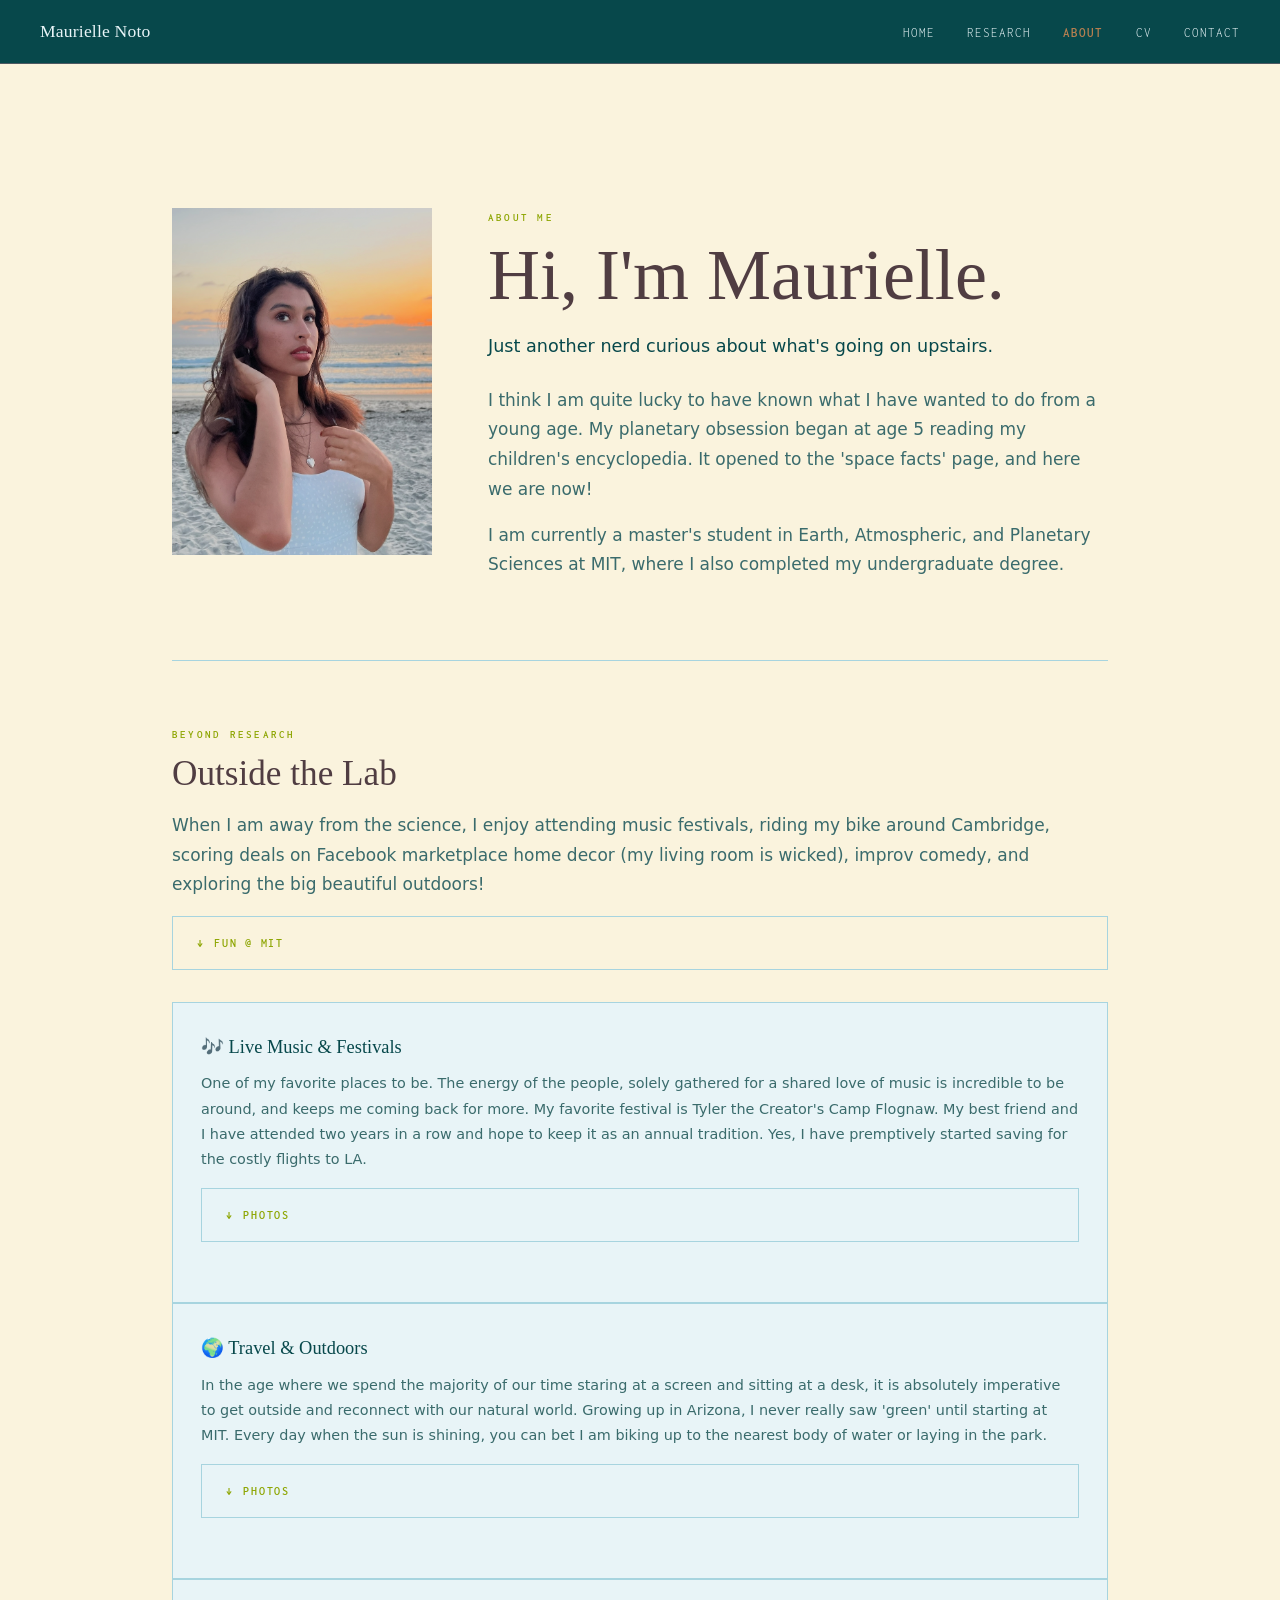
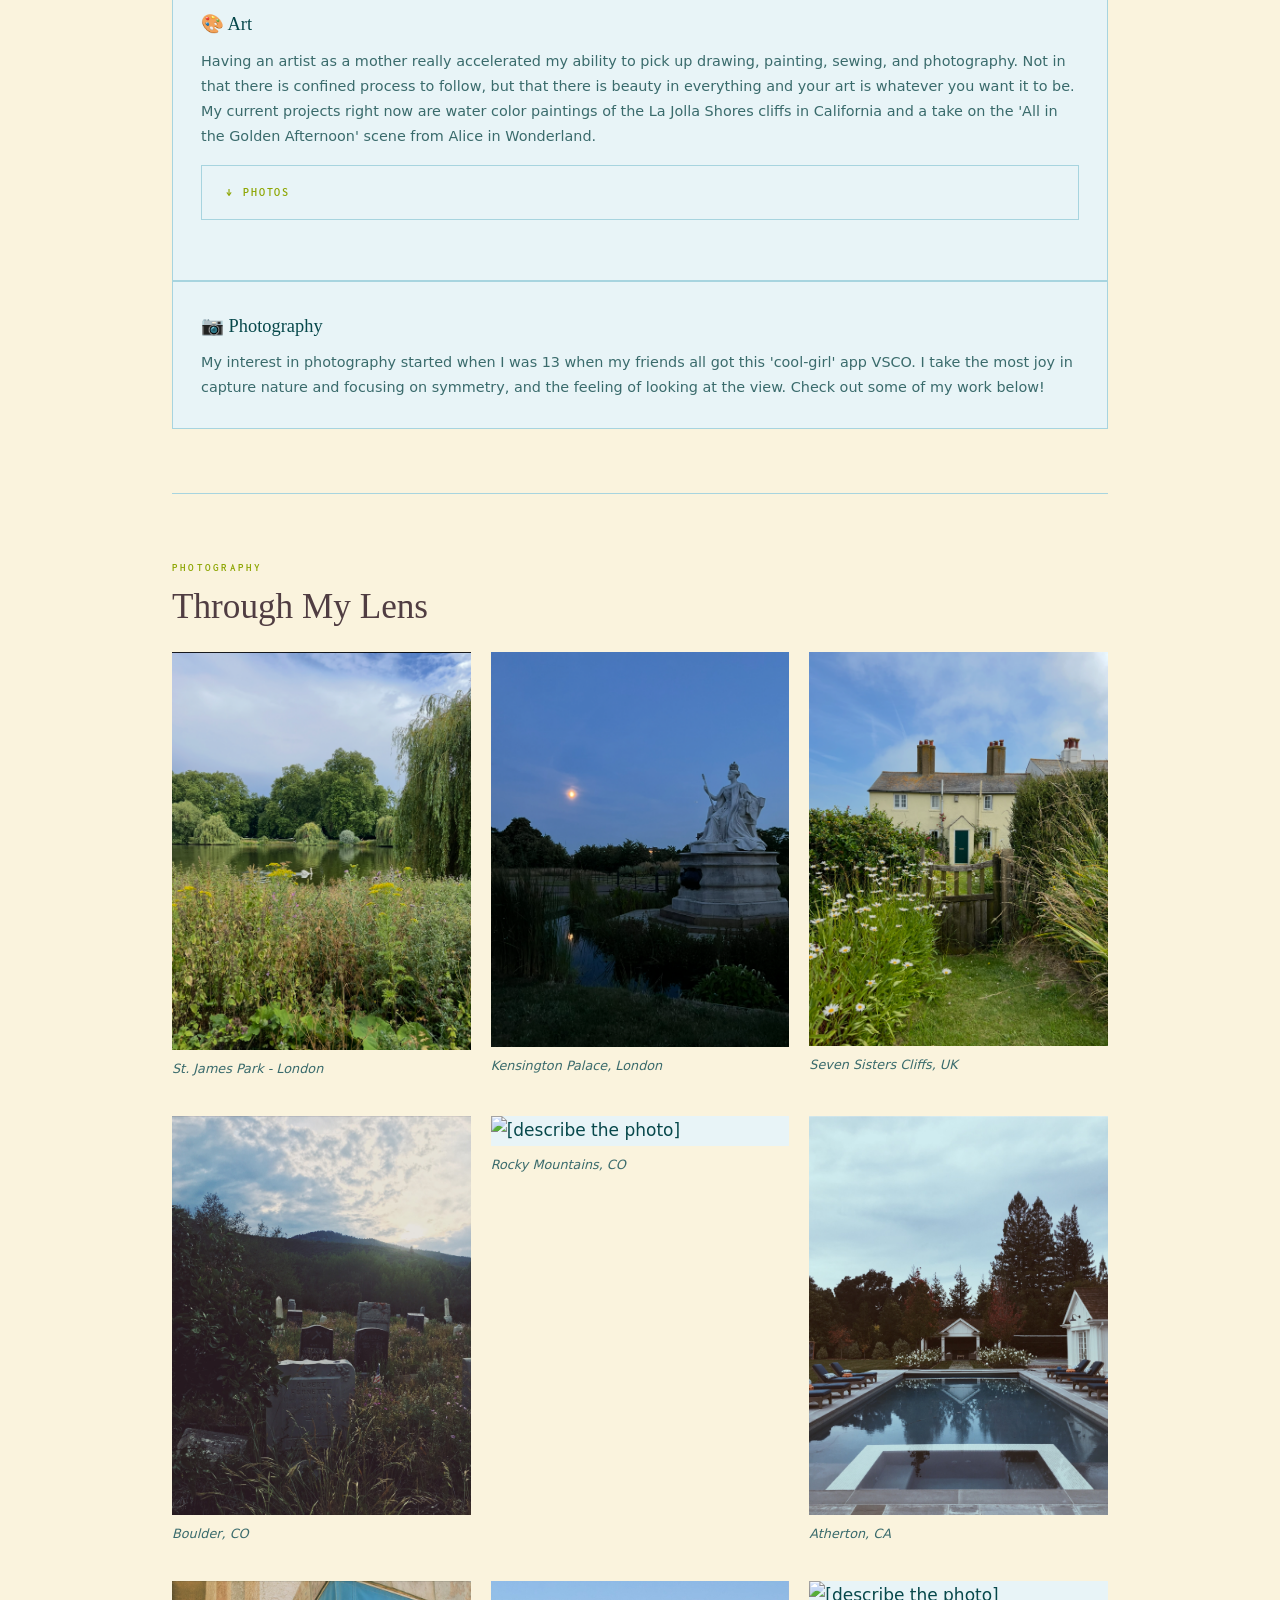
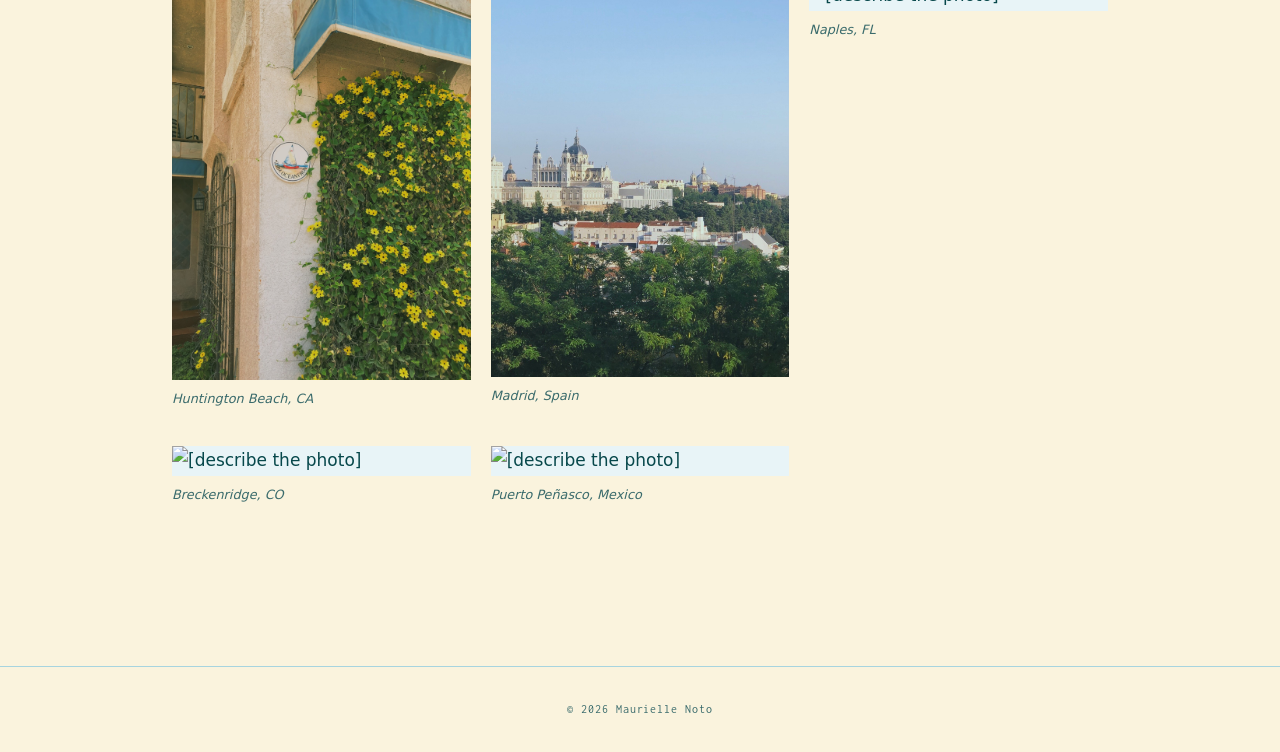
==== about.html @ 547100c0 "Initial commit" ====
<!DOCTYPE html>
<html lang="en">
<head>
  <meta charset="UTF-8" />
  <meta name="viewport" content="width=device-width, initial-scale=1.0"/>
  <title>About · Maurielle Noto</title>
  <link href="https://fonts.googleapis.com/css2?family=Cormorant+Garamond:ital,wght@0,300;0,400;1,300;1,400&family=Inconsolata:wght@200;300;600&display=swap" rel="stylesheet"/>
  <link rel="stylesheet" href="style.css" />

  <style>
    /* ============================================
       ABOUT PAGE — extra styles just for this page
       ============================================

       General styles live in style.css.
       Anything that's only needed on THIS page
       goes here so you can find it easily.
       ============================================ */

    /* Photo + text side by side at the top */
    .about-hero {
      display: grid;
      grid-template-columns: 260px 1fr;
      gap: 3.5rem;
      align-items: start;
    }

    .headshot {
      width: 100%;
      aspect-ratio: 3/4;
      object-fit: cover;
      background: var(--color-surface);  /* placeholder color while image loads */
    }

    /* Interest blocks */
    .interests-grid {
      display: grid;
      grid-template-columns: 1fr 1fr;
      gap: 1.5rem;
      margin-top: 1.5rem;
    }

    .interest-block {
      padding: 1.75rem;
      background: var(--color-surface);
      border: 1px solid var(--color-border);
    }

    .interest-block h3 {
      margin-bottom: 0.5rem;
    }

    .interest-block p {
      font-size: 0.9rem;
      margin-bottom: 0;
    }

    /* Photo gallery with captions */
    .gallery {
      display: grid;
      grid-template-columns: repeat(auto-fit, minmax(260px, 1fr));
      gap: 1.25rem;
      margin-top: 1.5rem;
    }

    .gallery-item img {
      width: 100%;
      object-fit: contain;
      background: var(--color-surface);
    }

    .gallery-item .caption {
      margin-top: 0.5rem;
    }

    @media (max-width: 680px) {
      .about-hero {
        grid-template-columns: 1fr;
      }
      .headshot {
        aspect-ratio: 1;
        max-width: 240px;
      }
      .interests-grid {
        grid-template-columns: 1fr;
      }
    }
  </style>
</head>
<body>

  <nav>
    <a href="index.html" class="nav-name">Maurielle Noto</a>
    <ul class="nav-links">
      <li><a href="index.html">Home</a></li>
      <li><a href="research.html">Research</a></li>
      <li><a href="about.html" class="active">About</a></li>
      <li><a href="cv.pdf" target="_blank">CV</a></li>
      <li><a href="contact.html">Contact</a></li>
    </ul>
  </nav>


  <main class="page-wrap">

    <!-- ============================================
         INTRO + HEADSHOT
         ============================================ -->
    <section class="section">

      <div class="about-hero">

        <!--
          YOUR TURN: Replace "your-photo.jpg" with
          the actual filename of your headshot.
          Place the image file in the same folder
          as this HTML file.
        -->
        <img
          class="headshot"
          src="IMG_4FA35BA39446-1.jpeg"
          alt="Maurielle Noto"
        />

        <div>
          <span class="label">About Me</span>
          <h1>Hi, I'm Maurielle.</h1>

          <!--
            YOUR TURN: Write a few paragraphs about yourself.
            This is more personal than the research page —
            who are you as a person, not just as a scientist?
            How did you get into planetary science?
            What do you care about?
          -->
          <p class="lead">
            Just another nerd curious about what's going on upstairs.
          </p>

          <p>
            I think I am quite lucky to have known what I have wanted to do from a young age. My planetary obsession began at age 5
            reading my children's encyclopedia. It opened to the 'space facts' page, and here we are now!
          </p>

          <p>
            I am currently a master's student in Earth, Atmospheric, and Planetary Sciences at MIT, where I also completed my undergraduate degree.
          </p>
        </div>

      </div>

    </section>


    <!-- ============================================
         BEYOND RESEARCH — personal interests
         ============================================ -->
    <section class="section">

      <span class="label">Beyond Research</span>
      <h2>Outside the Lab</h2>

      <p>When I am away from the science, I enjoy attending music festivals, riding my bike around Cambridge, 
        scoring deals on Facebook marketplace home decor (my living room is wicked), improv comedy, and exploring the big beautiful outdoors!</p>
      <details class="figures-dropdown" style="margin-top: 1rem;">
        <summary>Fun @ MIT</summary>
        <div class="photo-row" style="padding: 1.5rem;">
    
          <div class="gallery-item">
            <img src="rkb.jpeg" alt="description" />
            <p class="caption">MIT Improv!</p>
          </div>
    
          <div class="gallery-item">
            <img src="eaps.jpeg" alt="description" />
            <p class="caption">EAPS Holiday Party</p>
          </div>

          <div class="gallery-item">
            <img src="vb.jpeg" alt="description" />
            <p class="caption">Instramural Volleyball</p>
          </div>
    
        </div>
      </details>

      <!--
        YOUR TURN: Fill in each interest block.
        Add or remove blocks as you like —
        just copy/paste the .interest-block div.
      -->

        <div class="interest-block">
          <h3>🎶 Live Music & Festivals</h3>
          <p>
            One of my favorite places to be. The energy of the people, solely gathered for a shared love of music is incredible to be around, and keeps me coming back for more. My favorite festival
            is Tyler the Creator's Camp Flognaw. My best friend and I have attended two years in a row and hope to keep 
            it as an annual tradition. Yes, I have premptively started saving for the costly flights to LA.
          </p>
          <details class="figures-dropdown" style="margin-top: 1rem;">
            <summary>Photos</summary>
            <div class="photo-row" style="padding: 1.5rem;">
        
              <div class="gallery-item">
                <img src="1272601E-E83D-482E-8F05-7536EE8B1D86.JPG" alt="description" />
                <p class="caption">CFG 2024</p>
              </div>
        
              <div class="gallery-item">
                <img src="DSCN3386.JPG" alt="description" />
                <p class="caption">CFG 2025</p>
              </div>
        
            </div>
          </details> 
        </div>

        <div class="interest-block">
          <h3>🌍 Travel & Outdoors</h3>
          <p>
            In the age where we spend the majority of our time staring at a screen and sitting at a desk, it is absolutely imperative
            to get outside and reconnect with our natural world.
            Growing up in Arizona, I never really saw 'green' until starting at MIT. Every day when the sun is shining, you can bet I am
            biking up to the nearest body of water or laying in the park.
          </p>
          <details class="figures-dropdown" style="margin-top: 1rem;">
            <summary>Photos</summary>
            <div class="photo-row" style="padding: 1.5rem;">
        
              <div class="gallery-item">
                <img src="snuba.jpeg" alt="description" />
                <p class="caption">Snuba in Maui</p>
              </div>
        
              <div class="gallery-item">
                <img src="parkpaint.JPG" alt="description" />
                <p class="caption">Painting in the park</p>
              </div>

              <div class="gallery-item">
                <img src="IMG_4834.JPG" alt="description" />
                <p class="caption">Hiking the Seven Sisters Cliffs</p>
              </div>
        
            </div>
          </details>           
        </div>

        <div class="interest-block">
          <h3>🎨 Art</h3>
          <p>
            Having an artist as a mother really accelerated my ability to pick up drawing, painting, sewing, and photography.
            Not in that there is confined process to follow, but that there is beauty in everything and your art is whatever you want it to be.
            My current projects right now are water color paintings of the La Jolla Shores cliffs in California and a take on the 'All in the Golden Afternoon'
            scene from Alice in Wonderland.
          </p>
          <details class="figures-dropdown" style="margin-top: 1rem;">
            <summary>Photos</summary>
            <div class="photo-row" style="padding: 1.5rem;">
        
              <div class="gallery-item">
                <img src="IMG_181197FDAD5F-1.jpeg" alt="description" />
                <p class="caption">La Jolla Shores Cliffs (WIP)</p>
              </div>
        
              <div class="gallery-item">
                <img src="IMG_6E161F9151D0-1.jpeg" alt="description" />
                <p class="caption">Quilted pillow case</p>
              </div>
          </details>         
        </div>

          <div class="interest-block">
            <h3>📷 Photography</h3>
            <p>
              My interest in photography started when I was 13 when my friends all got this 'cool-girl' app VSCO.
              I take the most joy in capture nature and focusing on symmetry, and the feeling of looking at the view. Check out some
              of my work below! 
            </p>
          
              </div>
            </details>             
          </div>

      </div>

    </section>


    <!-- ============================================
         PHOTO GALLERY — your photography
         ============================================ -->
    <section class="section">

      <span class="label">Photography</span>
      <h2>Through My Lens</h2>

      <!--
        YOUR TURN: For each photo you want to show,
        replace "photo-1.jpg" with your actual filename,
        and write a caption describing the photo.

        Add as many .gallery-item divs as you want.
        Remove the ones you don't need.

        Put all your image files in the same folder
        as this HTML file.
      -->
      <div class="gallery">

        <div class="gallery-item">
          <img src="IMG_E6C695F36DC8-1.jpeg" alt="[describe the photo]" />
          <p class="caption">St. James Park - London</p>
        </div>

        <div class="gallery-item">
          <img src="IMG_6652E7E3C283-1.jpeg" alt="[describe the photo]" />
          <p class="caption">Kensington Palace, London</p>
        </div>

        <div class="gallery-item">
          <img src="IMG_2BB3040421C3-1.jpeg" alt="[describe the photo]" />
          <p class="caption">Seven Sisters Cliffs, UK</p>
        </div>

        <div class="gallery-item">
          <img src="IMG_1558.JPG" alt="" />
          <p class="caption">Boulder, CO</p>
        </div>

        <div class="gallery-item">
          <img src="IMG_1561.jpg" alt="[describe the photo]" />
          <p class="caption">Rocky Mountains, CO</p>
        </div>

        <div class="gallery-item">
          <img src="IMG_1557.JPG" alt="[describe the photo]" />
          <p class="caption">Atherton, CA</p>
        </div>
        <div class="gallery-item">
          <img src="IMG_1553 2.JPG" alt="[describe the photo]" />
          <p class="caption">Huntington Beach, CA</p>
        </div>
        <div class="gallery-item">
          <img src="IMG_9423.jpg" alt="[describe the photo]" />
          <p class="caption">Madrid, Spain</p>
        </div>
        <div class="gallery-item">
          <img src="IMG_1555.jpg" alt="[describe the photo]" />
          <p class="caption">Naples, FL</p>
        </div>
        <div class="gallery-item">
          <img src="IMG_1554.jpg" alt="[describe the photo]" />
          <p class="caption">Breckenridge, CO</p>
        </div>
        <div class="gallery-item">
          <img src="IMG_1559.jpg" alt="[describe the photo]" />
          <p class="caption">Puerto Peñasco, Mexico</p>
        </div>

        <!-- Add more by copying the block above -->

      </div>

    </section>

  </main>


  <footer>
    © 2026 Maurielle Noto
  </footer>

</body>
</html>
---- style.css ----
/* ============================================
   MAURIELLE NOTO — SITE STYLESHEET
   ============================================

   HOW THIS FILE WORKS:
   Every page on your site links to this one CSS file.
   Change something here and it updates everywhere.

   The most important section is :root at the top —
   that's where your colors and fonts live.
   ============================================ */


/* ── 1. YOUR PALETTE & FONTS ──────────────────
   This is the first place to customize.
   Swap the hex codes for your own colors.
   Swap the font names for ones from fonts.google.com
   ─────────────────────────────────────────── */
:root {
  /* Colors — replace these with your palette */
  --color-bg:      #faf3dd;   /* eggshell — warm cream background */
  --color-surface: #e8f4f7;   /* light blue tinted surface for cards/nav */
  --color-border:  #a7d4df;   /* light blue for borders and dividers */
  --color-text:    #07484b;   /* evergreen — main body text */
  --color-muted:   #3a6b6c;   /* mid-teal for secondary text */
  --color-accent:  #b57f50;   /* spicy paprika — headings and highlights */
  --color-accent2: #8ea604;   /* lime moss — spot accent */
  --color-link:    #042a2b;   /* evergreen for nav links */
  --color-navbar:   #7A8B99;  /* slate grey for nav header */
  --color-darklineaccent: #4E5962; /* dark blue slate grey */
  --color-textaccent: #503d42; /*burnt peach*/

  /* Fonts — replace with your Google Fonts choices */
  --font-heading: Georgia, serif;        /* for your name and section titles */
  --font-body:    system-ui, sans-serif; /* for body text and captions */
  --font-nav: 'Inconsolata', monospace; /* for nav links */

  /* Spacing — you probably won't need to change these */
  --max-width: 1000px;
  --section-padding: 5rem 2rem;
  --nav-height: 64px;
}


/* ── 2. RESET & BASE ──────────────────────────
   Sensible defaults — you don't need to touch this.
   ─────────────────────────────────────────── */
*, *::before, *::after {
  box-sizing: border-box;
  margin: 0;
  padding: 0;
}

html {
  scroll-behavior: smooth;
}

body {
  background-color: var(--color-bg);
  color: var(--color-text);
  font-family: var(--font-body);
  font-size: 17px;
  line-height: 1.75;
}

img {
  max-width: 100%;
  display: block;
}

a {
  color: var(--color-link);
  text-decoration: none;
}

a:hover {
  text-decoration: underline;
}


/* ── 3. NAVIGATION ────────────────────────────
   The bar at the top of every page.
   ─────────────────────────────────────────── */
nav {
  position: sticky;
  top: 0;
  z-index: 100;
  height: var(--nav-height);
  background: var(--color-text);
  border-bottom: 1px solid var(--color-darklineaccent);
  display: flex;
  align-items: center;
  justify-content: space-between;
  padding: 0 2.5rem;
}

/* Your name in the top left */
.nav-name {
  font-family: var(--font-heading);
  font-size: 1.1rem;
  color: var(--color-surface);
  text-decoration: none;
  letter-spacing: 0.01em;
}

.nav-name:hover {
  text-decoration: none;
}

/* The links on the right */
.nav-links {
  list-style: none;
  display: flex;
  gap: 2rem;
}

.nav-links a {
  font-family: var(--font-nav);
  font-size: 0.82rem;
  letter-spacing: 0.08em;
  text-transform: uppercase;
  color: var(--color-surface);
  font-weight: 300;
  transition: color 0.2s;
}

.nav-links a:hover,
.nav-links a.active {         /* add class="active" to the current page's link */
  color: var(--color-accent);
  font-weight: 600;
  text-decoration: none;
}


/* ── 4. PAGE WRAPPER ──────────────────────────
   Centers content and sets max width.
   Wrap your page content in <main class="page-wrap">
   ─────────────────────────────────────────── */
.page-wrap {
  max-width: var(--max-width);
  margin: 0 auto;
  padding: var(--section-padding);
}


/* ── 5. TYPOGRAPHY ────────────────────────────
   Headings, body text, captions.
   ─────────────────────────────────────────── */
h1 {
  font-family: var(--font-heading);
  font-size: clamp(2.5rem, 6vw, 4.5rem);
  font-weight: 400;
  line-height: 1.1;
  color: var(--color-textaccent);
  margin-bottom: 1rem;
}

h2 {
  font-family: var(--font-heading);
  font-size: clamp(1.5rem, 3vw, 2.2rem);
  font-weight: 400;
  line-height: 1.2;
  color: var(--color-textaccent);
  margin-bottom: 1rem;
}

h3 {
  font-family: var(--font-heading);
  font-size: 1.15rem;
  font-weight: 400;
  color: var(--color-text);
  margin-bottom: 0.5rem;
}

p {
  margin-bottom: 1rem;
  color: var(--color-muted);
}

p.lead {
  font-size: 1.1rem;
  color: var(--color-text);
  margin-bottom: 1.5rem;
}

.label {
  font-family: var(--font-nav);
  font-size: 0.7rem;
  letter-spacing: 0.2em;
  text-transform: uppercase;
  color: var(--color-accent2);
  margin-bottom: 0.5rem;
  display: block;
  font-weight: 600;
}

.caption {
  font-size: 0.8rem;
  color: var(--color-muted);
  font-style: italic;
  margin-top: 0.5rem;
}

/* Horizontal rule / divider */
hr {
  border: none;
  border-top: 1px solid var(--color-border);
  margin: 3rem 0;
}


/* ── 6. SECTIONS ──────────────────────────────
   Generic section spacing on the home page.
   ─────────────────────────────────────────── */
.section {
  padding: 4rem 0;
  border-bottom: 1px solid var(--color-border);
}

.section:last-child {
  border-bottom: none;
}


/* ── 7. RESEARCH CARDS ────────────────────────
   Used on the home page research overview
   and the full research page.
   ─────────────────────────────────────────── */
.card-grid {
  display: grid;
  grid-template-columns: 1fr 1fr;
  gap: 1.5rem;
  margin-top: 2rem;
}

.card {
  background: var(--color-surface);
  border: 1px solid var(--color-border);
  padding: 2rem;
  transition: border-color 0.25s;
}

.card:hover {
  border-color: var(--color-textaccent);
}

.card .label {
  margin-bottom: 0.75rem;
}

.card h3 {
  margin-bottom: 0.75rem;
}

.card p {
  font-size: 0.9rem;
  margin-bottom: 1rem;
}

.card-tags {
  display: flex;
  flex-wrap: wrap;
  gap: 0.4rem;
  margin-bottom: 1rem;
}

.tag {
  font-size: 0.7rem;
  font-family: var(--font-nav);
  letter-spacing: 0.08em;
  text-transform: uppercase;
  padding: 0.25rem 0.6rem;
  border: 1px solid var(--color-border);
  color: var(--color-muted);
  font-weight: 600;
}

.card-link {
  font-size: 0.75rem;
  font-family: var(--font-nav);
  letter-spacing: 0.08em;
  text-transform: uppercase;
  color: var(--color-accent);
  font-weight: 600;
}


/* ── 8. PHOTO + CAPTION ───────────────────────
   For the about page and anywhere you add photos.
   ─────────────────────────────────────────── */
.photo-block {
  margin-bottom: 2rem;
}

.photo-block img {
  width: 100%;
  aspect-ratio: 4/3;
  object-fit: cover;
  background: var(--color-surface); /* shows while image loads */
}

/* A row of photos side by side */
.photo-row {
  display: grid;
  grid-template-columns: repeat(auto-fit, minmax(220px, 1fr));
  gap: 1rem;
  margin-top: 1.5rem;
}


/* ── 9. CONTACT SECTION ───────────────────────
   Used on both the home page footer
   and the contact page.
   ─────────────────────────────────────────── */
.contact-list {
  list-style: none;
  margin-top: 1.5rem;
  display: flex;
  flex-direction: column;
  gap: 0.75rem;
  margin-bottom: 2rem;
}

.contact-list li {
  display: flex;
  align-items: center;
  gap: 1rem;
  font-size: 0.95rem;
}

.contact-list .contact-label {
  font-family: var(--font-nav);
  font-size: 0.65rem;
  letter-spacing: 0.15em;
  text-transform: uppercase;
  color: var(--color-accent);
  min-width: 70px;
  font-weight: 600;
}

.contact-list a {
  color: var(--color-muted);
}

.contact-list a:hover {
  color: var(--color-accent);
  text-decoration: none;
}


/* ── 10. FOOTER ───────────────────────────────
   ─────────────────────────────────────────── */
footer {
  border-top: 1px solid var(--color-border);
  padding: 2rem 2.5rem;
  font-size: 0.75rem;
  color: var(--color-muted);
  font-family: var(--font-nav);
  letter-spacing: 0.08em;
  text-align: center;
}


/* ── 11. RESPONSIVE ───────────────────────────
   Makes things stack nicely on mobile.
   ─────────────────────────────────────────── */
@media (max-width: 680px) {
  nav {
    padding: 0 1.25rem;
  }

  .nav-links {
    gap: 1rem;
  }

  .nav-links a {
    font-size: 0.72rem;
  }

  .page-wrap {
    padding: 3rem 1.25rem;
  }

  .card-grid {
    grid-template-columns: 1fr;
  }
}

/* ── CUSTOM EXTRAS ──────────────────────────── */
.italic-heading {
  font-style: italic;
}

/* hero links */
.hero-links {
  display: flex;
  gap: 1.5rem;
  margin: 1rem 0 2rem;
}

.hero-links a {
  color: var(--color-muted);
  font-size: 1.4rem;
  transition: color 0.2s;
}

.hero-links a:hover {
  color: var(--color-accent);
  text-decoration: none;
}

.section-header-only {
  padding-bottom: 0;
}

.section-divider-heading {
  font-size: clamp(2rem, 4vw, 3.5rem);
}

/* JUMP LINKS */

.jump-links {
  display: flex;
  gap: 2rem;
  margin-top: 1.5rem;
}

.jump-links a {
  font-family: var(--font-nav);
  font-size: 0.72rem;
  letter-spacing: 0.15em;
  text-transform: uppercase;
  color: var(--color-accent);
  transition: color 0.2s;
  font-weight: 600;
}

.jump-links a:hover {
  color: var(--color-accent);
  text-decoration: none;
}

/* ADVISOR */
.advisor {
  font-family: var(--font-nav);
  font-size: 0.72rem;
  letter-spacing: 0.1em;
  color: var(--color-muted);
  margin-bottom: 1.5rem;
  margin-top: -0.5rem;
  font-weight: 600;
}

/* Plot figures */
.plot {
  margin: 2rem 0;
  max-width: 700px;
}

.plot img {
  width: 100%;
  border: 1px solid var(--color-border);
  cursor: pointer;
}

.plot figcaption {
  font-family: var(--font-nav);
  font-size: 0.72rem;
  letter-spacing: 0.08em;
  color: var(--color-muted);
  font-weight: 600;
  margin-top: 0.6rem;
}

.plot .caption-short {
  display: block;
}

.plot .caption-full {
  display: none;
  margin-top: 0.4rem;
  line-height: 1.6;
}

.plot.expanded .caption-short {
  display: none;
}

.plot.expanded .caption-full {
  display: block;
}

.caption-toggle {
  font-family: var(--font-nav);
  font-size: 0.65rem;
  letter-spacing: 0.12em;
  text-transform: uppercase;
  color: var(--color-accent2);
  font-weight: 600;
  cursor: pointer;
  margin-top: 0.4rem;
  display: inline-block;
}

.caption-toggle:hover {
  color: var(--color-accent);
}

/* Figures dropdown */
.figures-dropdown {
  margin: 2rem 0;
  border: 1px solid var(--color-border);
  padding: 0;
}

.figures-dropdown summary {
  font-family: var(--font-nav);
  font-size: 0.72rem;
  letter-spacing: 0.15em;
  text-transform: uppercase;
  color: var(--color-accent2);
  font-weight: 600;
  padding: 1rem 1.5rem;
  cursor: pointer;
  list-style: none;
  display: flex;
  align-items: center;
  gap: 0.6rem;
}

.figures-dropdown summary:hover {
  color: var(--color-accent);
}

.figures-dropdown summary::before {
  content: '↓';
  transition: transform 0.2s;
}

.figures-dropdown[open] summary::before {
  content: '↑';
}

.figures-dropdown .plot {
  max-width: 500px;
  margin: 1.5rem auto;
}

.figures-dropdown .gallery-item img {
  width: 100%;
  object-fit: contain;
}

.hero-top {
  display: flex;
  align-items: center;
  gap: 2.5rem;
  margin-bottom: 1.5rem;
}

.hero-photo {
  width: 200px;
  height: 200px;
  border-radius: 50%;
  object-fit: cover;
  border: 2px solid var(--color-border);
}
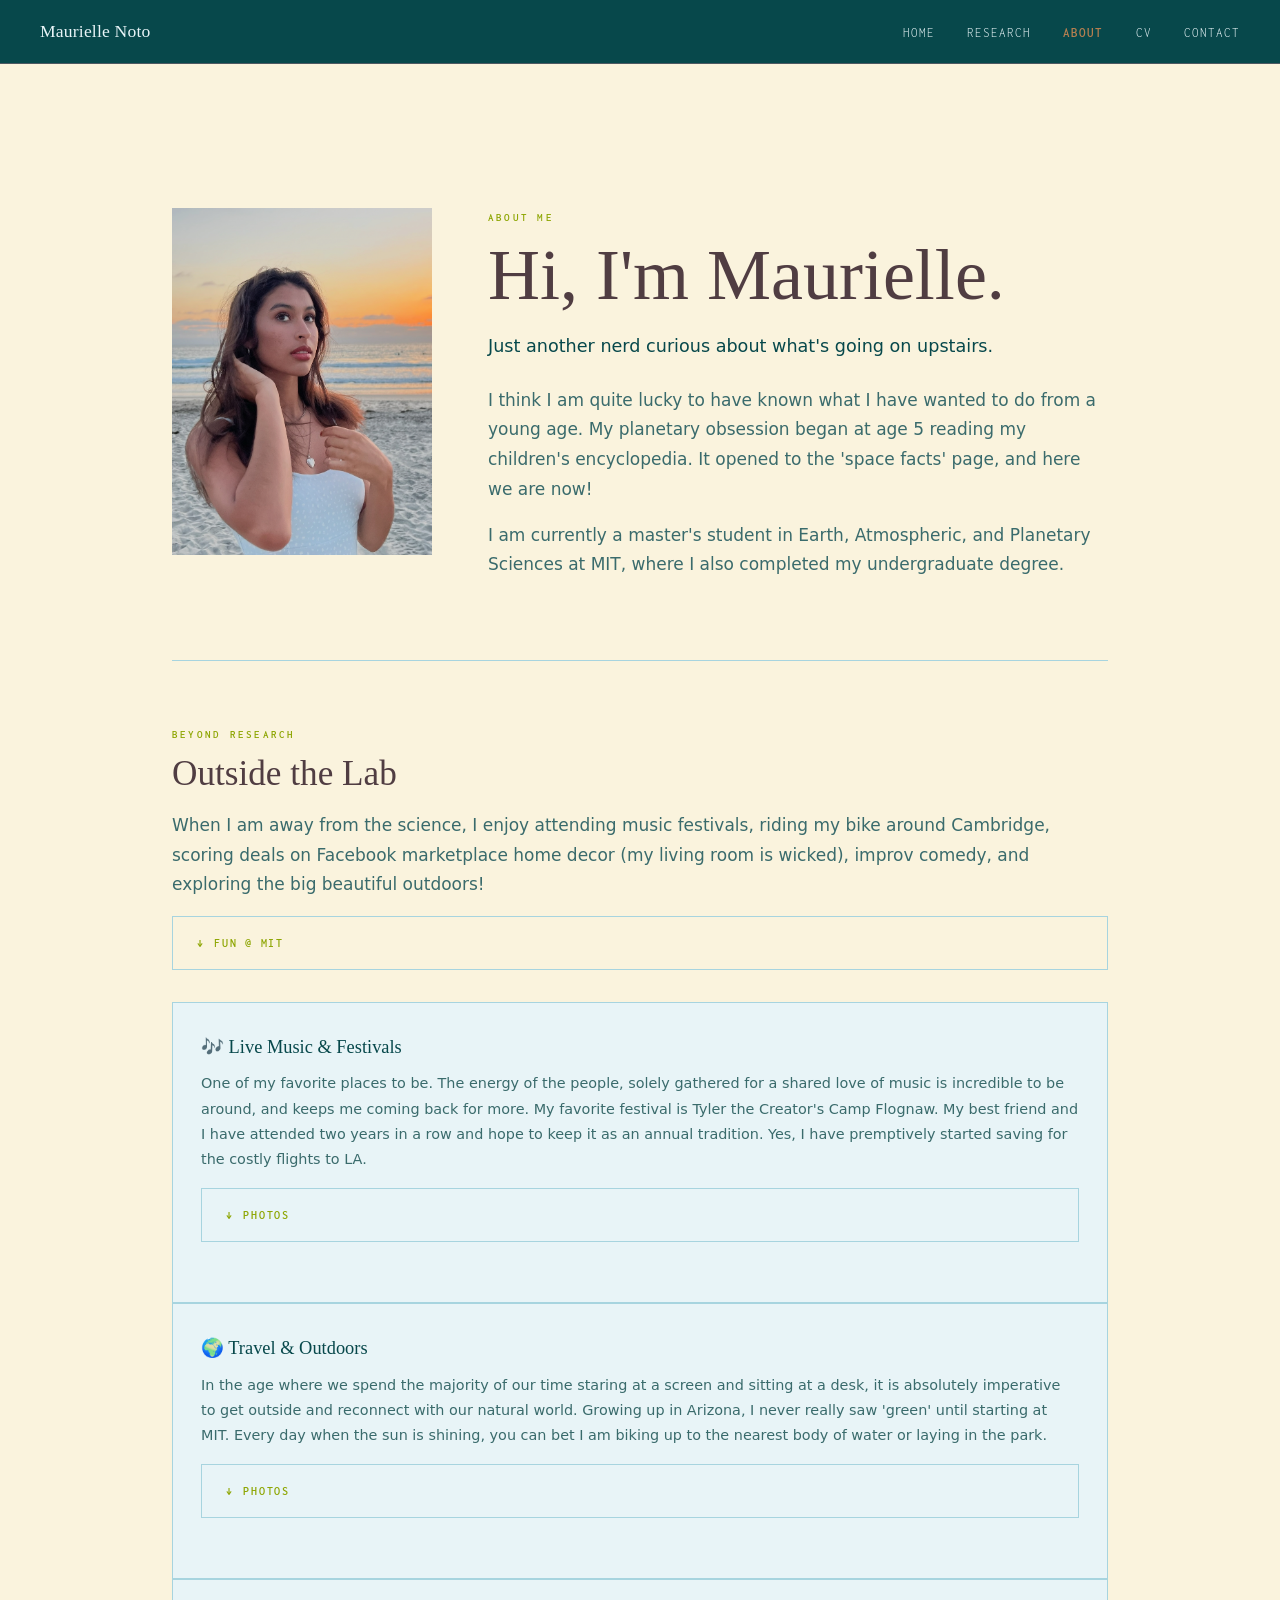
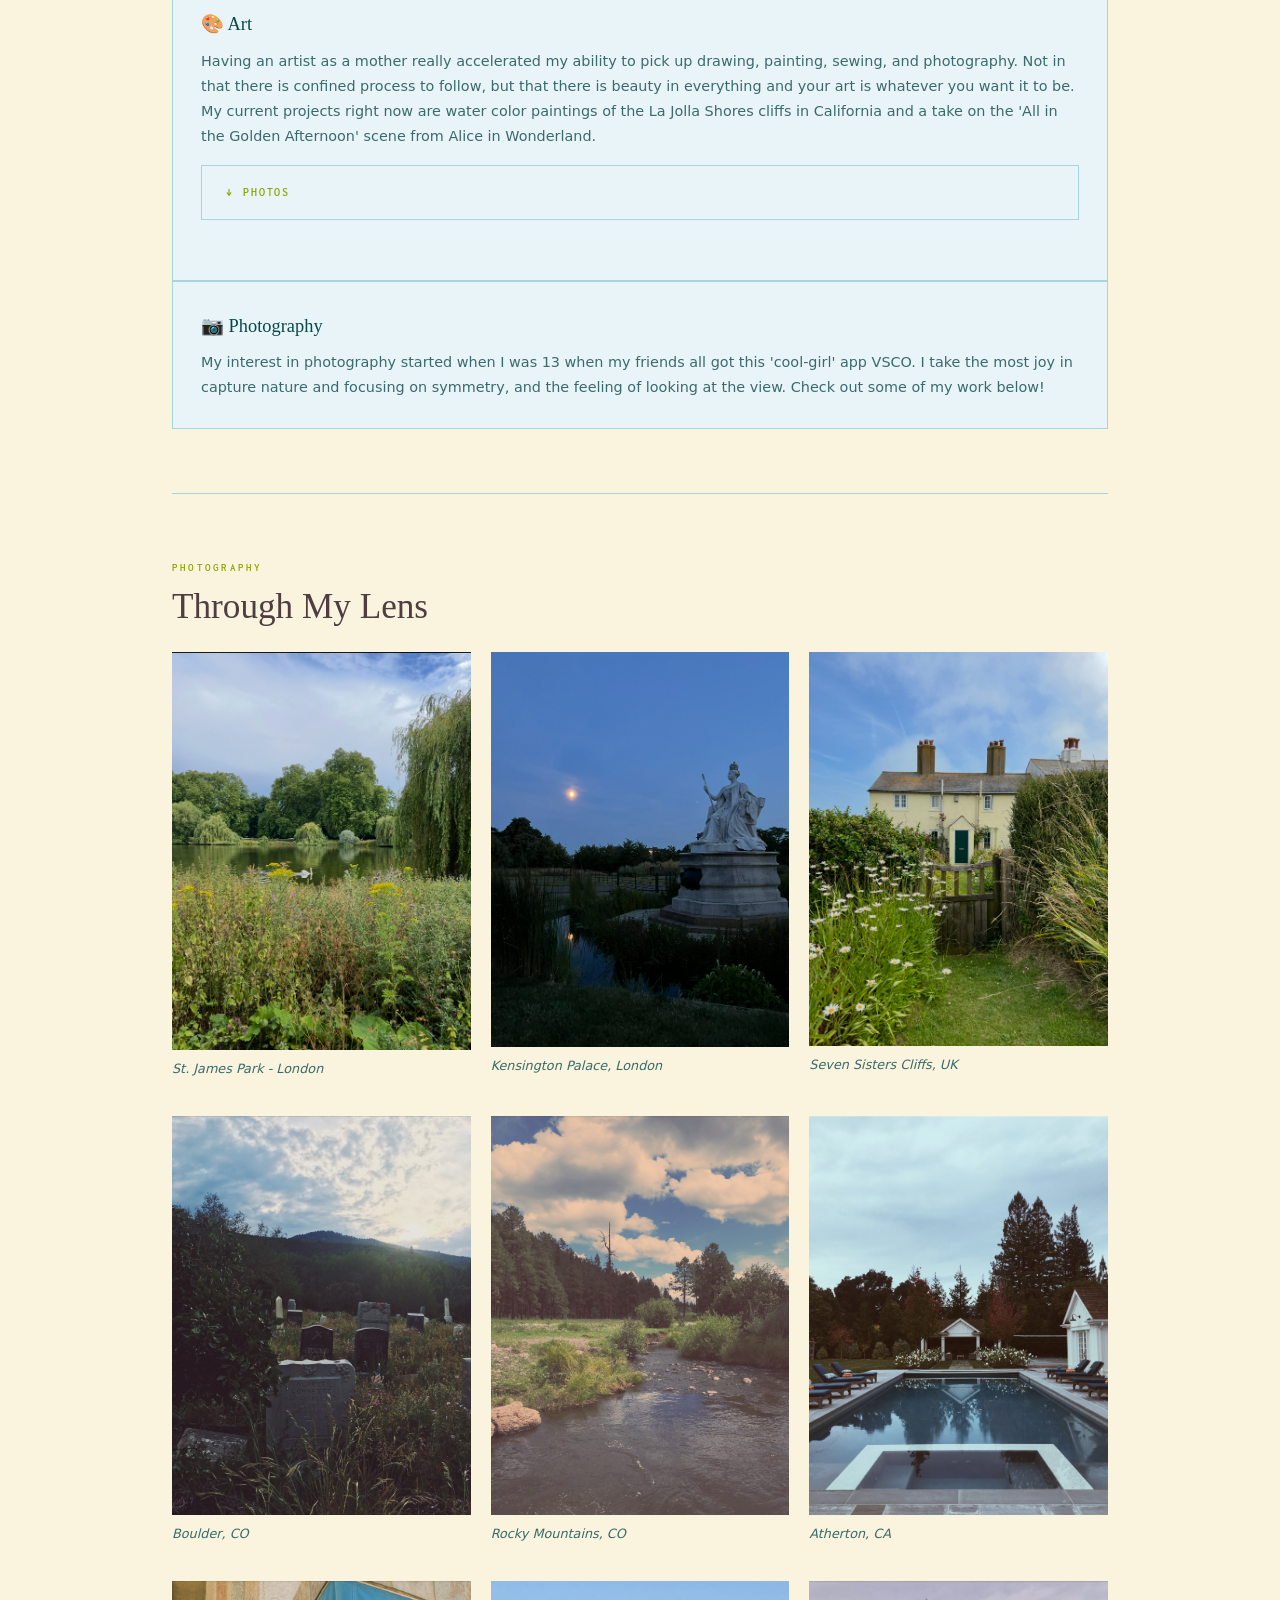
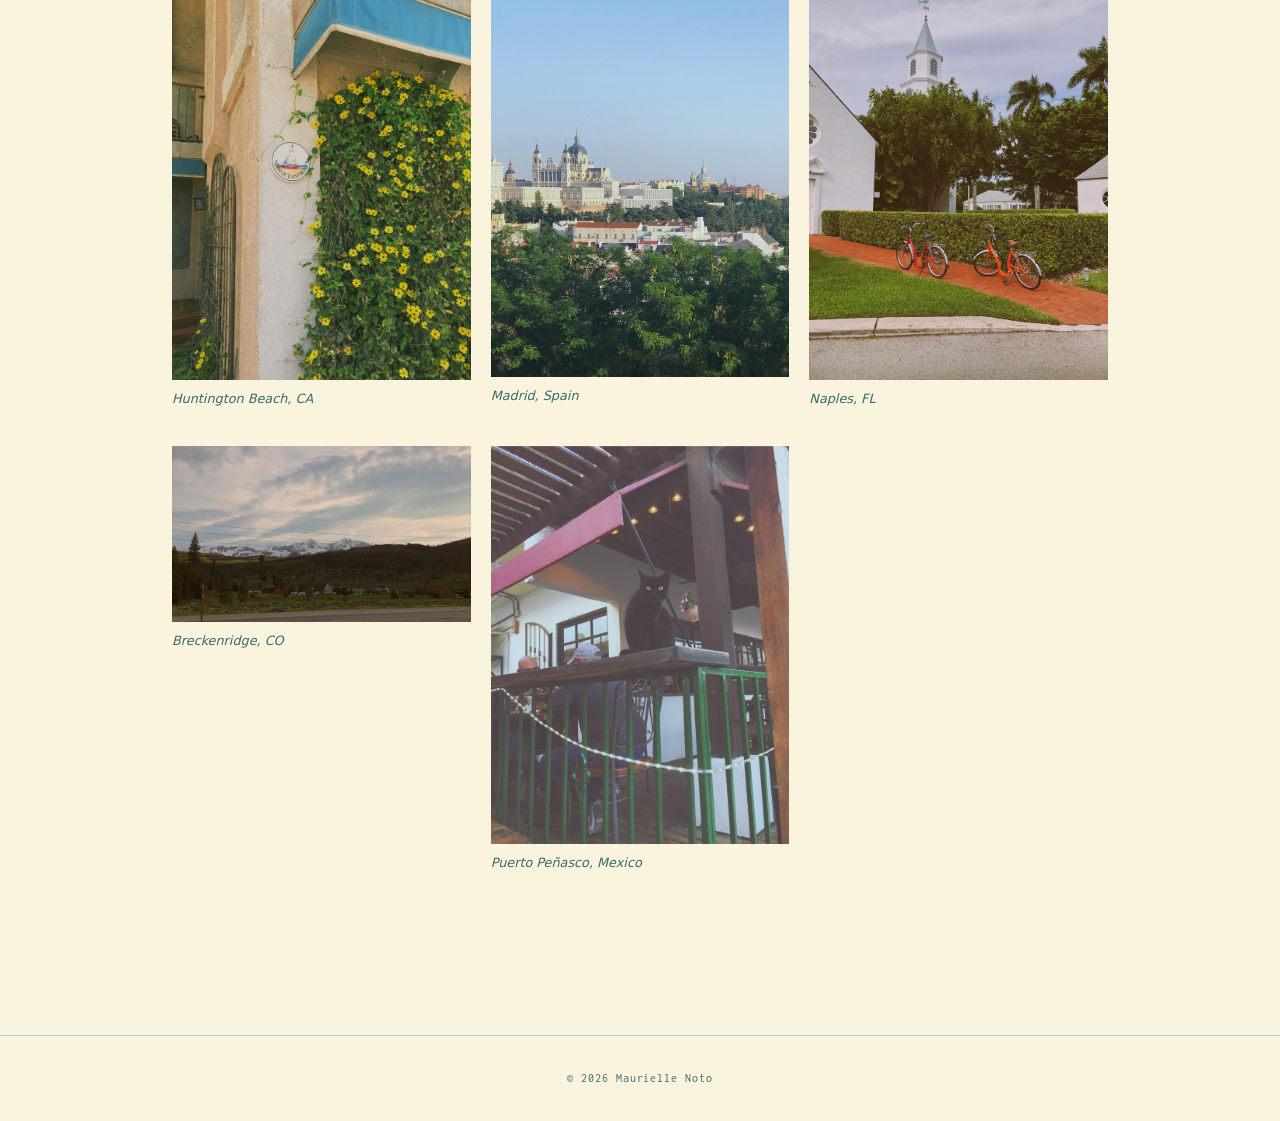
==== commit 166665b7: "jpg -> JPEG about me photo sources" ====
--- a/about.html
+++ b/about.html
@@ -329,7 +329,7 @@
         </div>
 
         <div class="gallery-item">
-          <img src="IMG_1561.jpg" alt="[describe the photo]" />
+          <img src="IMG_1561.JPG" alt="[describe the photo]" />
           <p class="caption">Rocky Mountains, CO</p>
         </div>
 
@@ -346,15 +346,15 @@
           <p class="caption">Madrid, Spain</p>
         </div>
         <div class="gallery-item">
-          <img src="IMG_1555.jpg" alt="[describe the photo]" />
+          <img src="IMG_1555.JPG" alt="[describe the photo]" />
           <p class="caption">Naples, FL</p>
         </div>
         <div class="gallery-item">
-          <img src="IMG_1554.jpg" alt="[describe the photo]" />
+          <img src="IMG_1554.JPG" alt="[describe the photo]" />
           <p class="caption">Breckenridge, CO</p>
         </div>
         <div class="gallery-item">
-          <img src="IMG_1559.jpg" alt="[describe the photo]" />
+          <img src="IMG_1559.JPG" alt="[describe the photo]" />
           <p class="caption">Puerto Peñasco, Mexico</p>
         </div>
 
